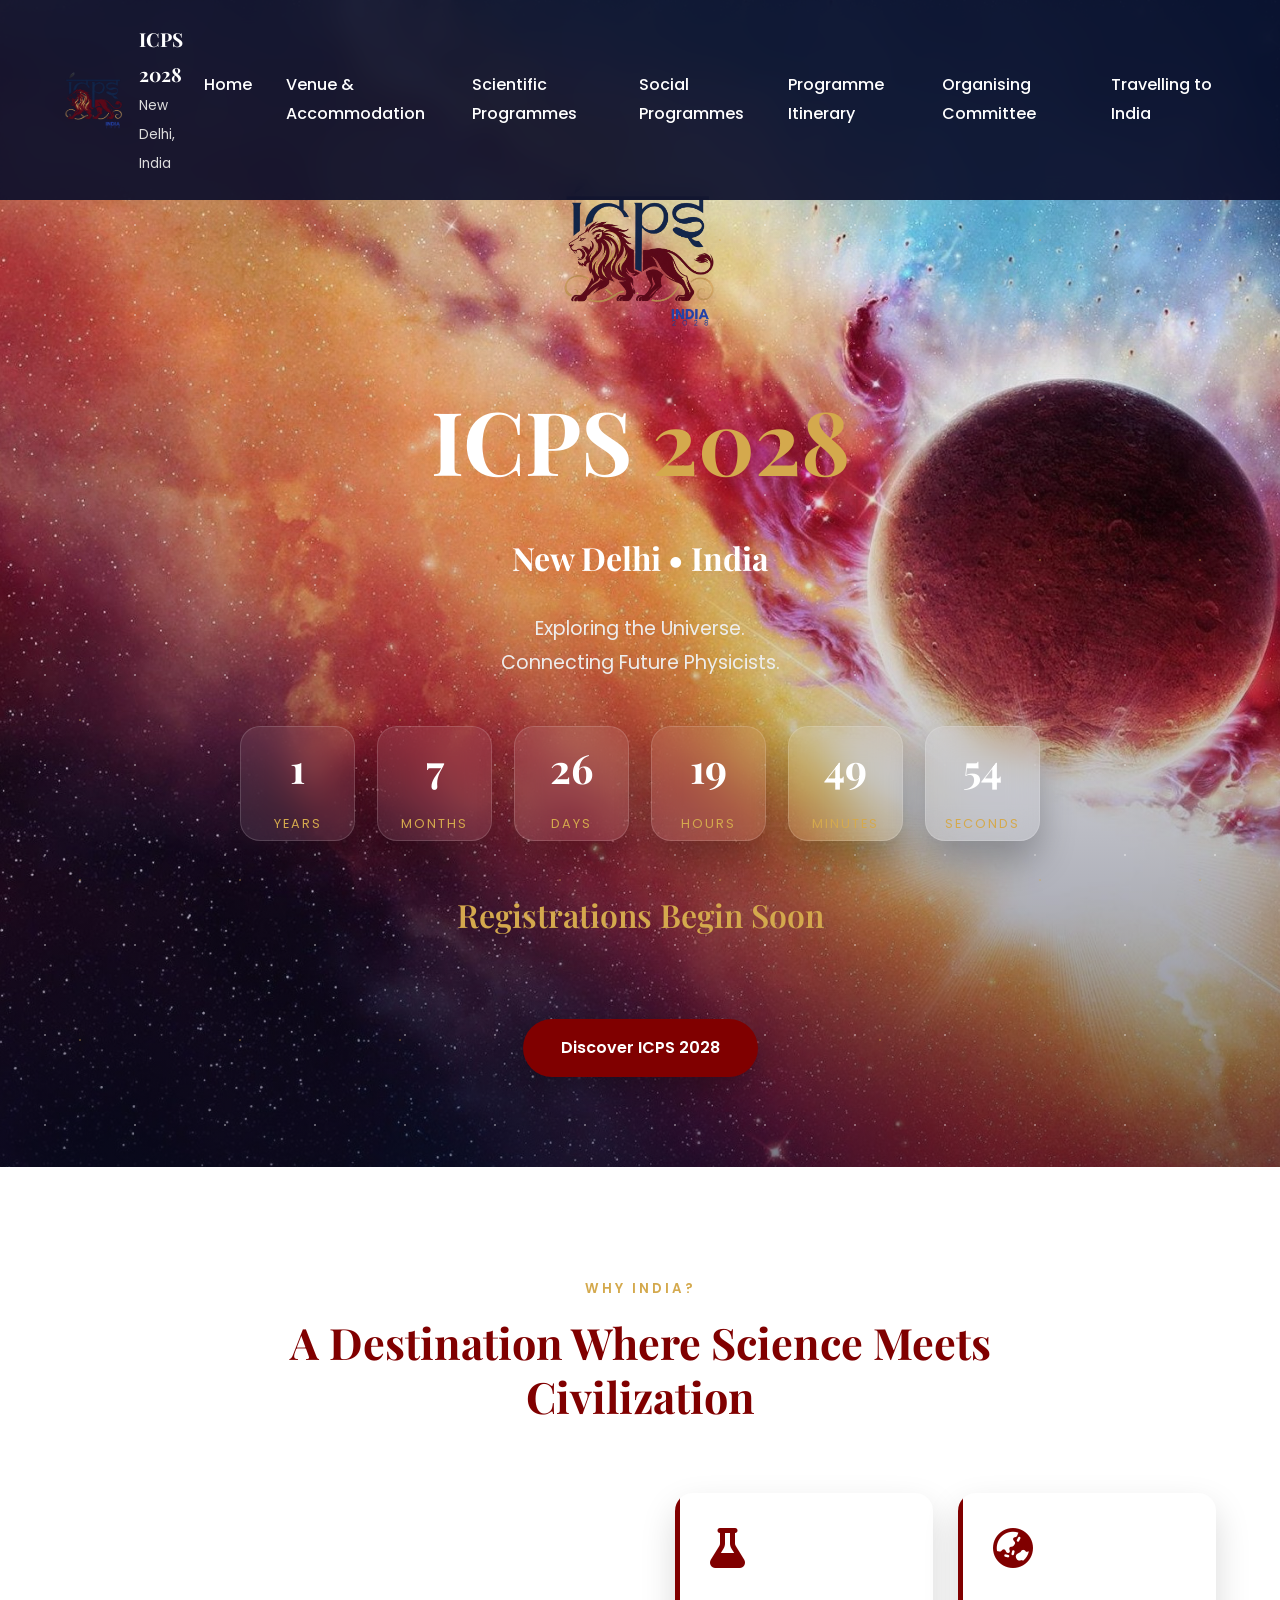
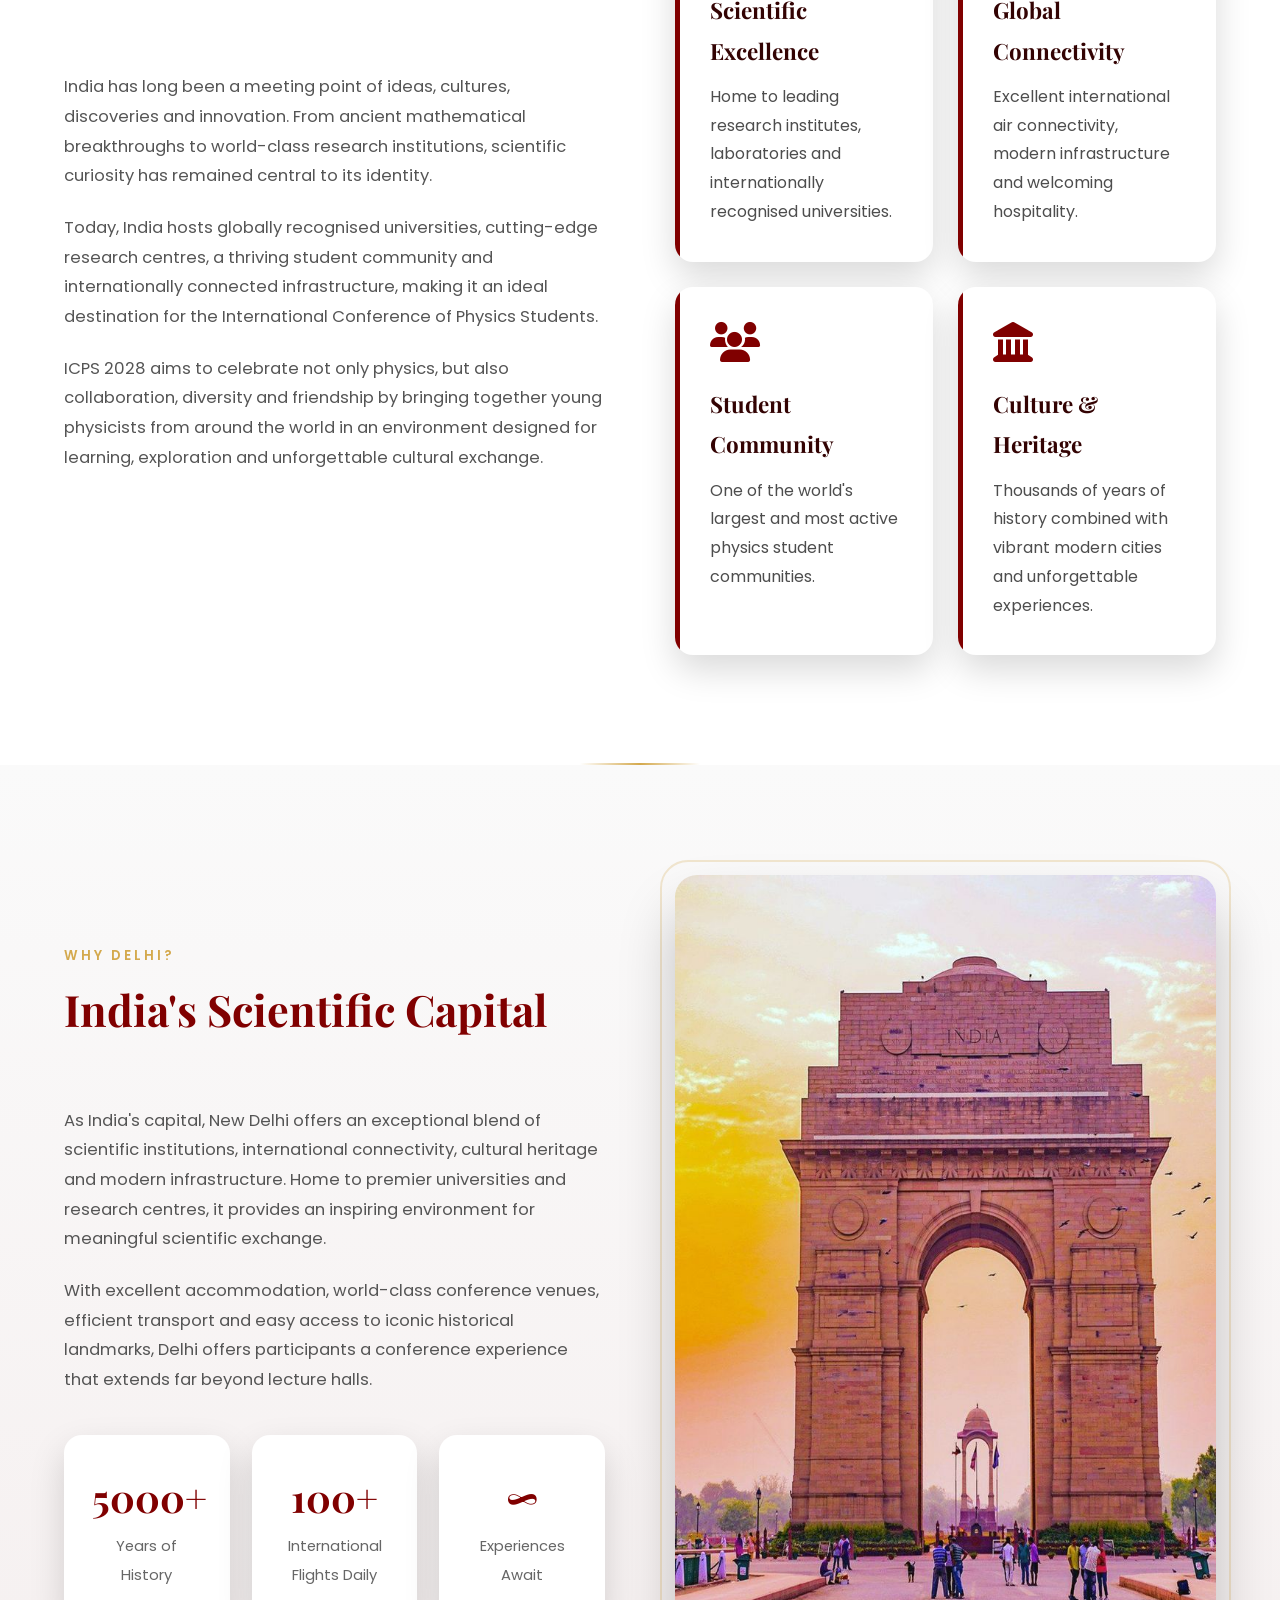
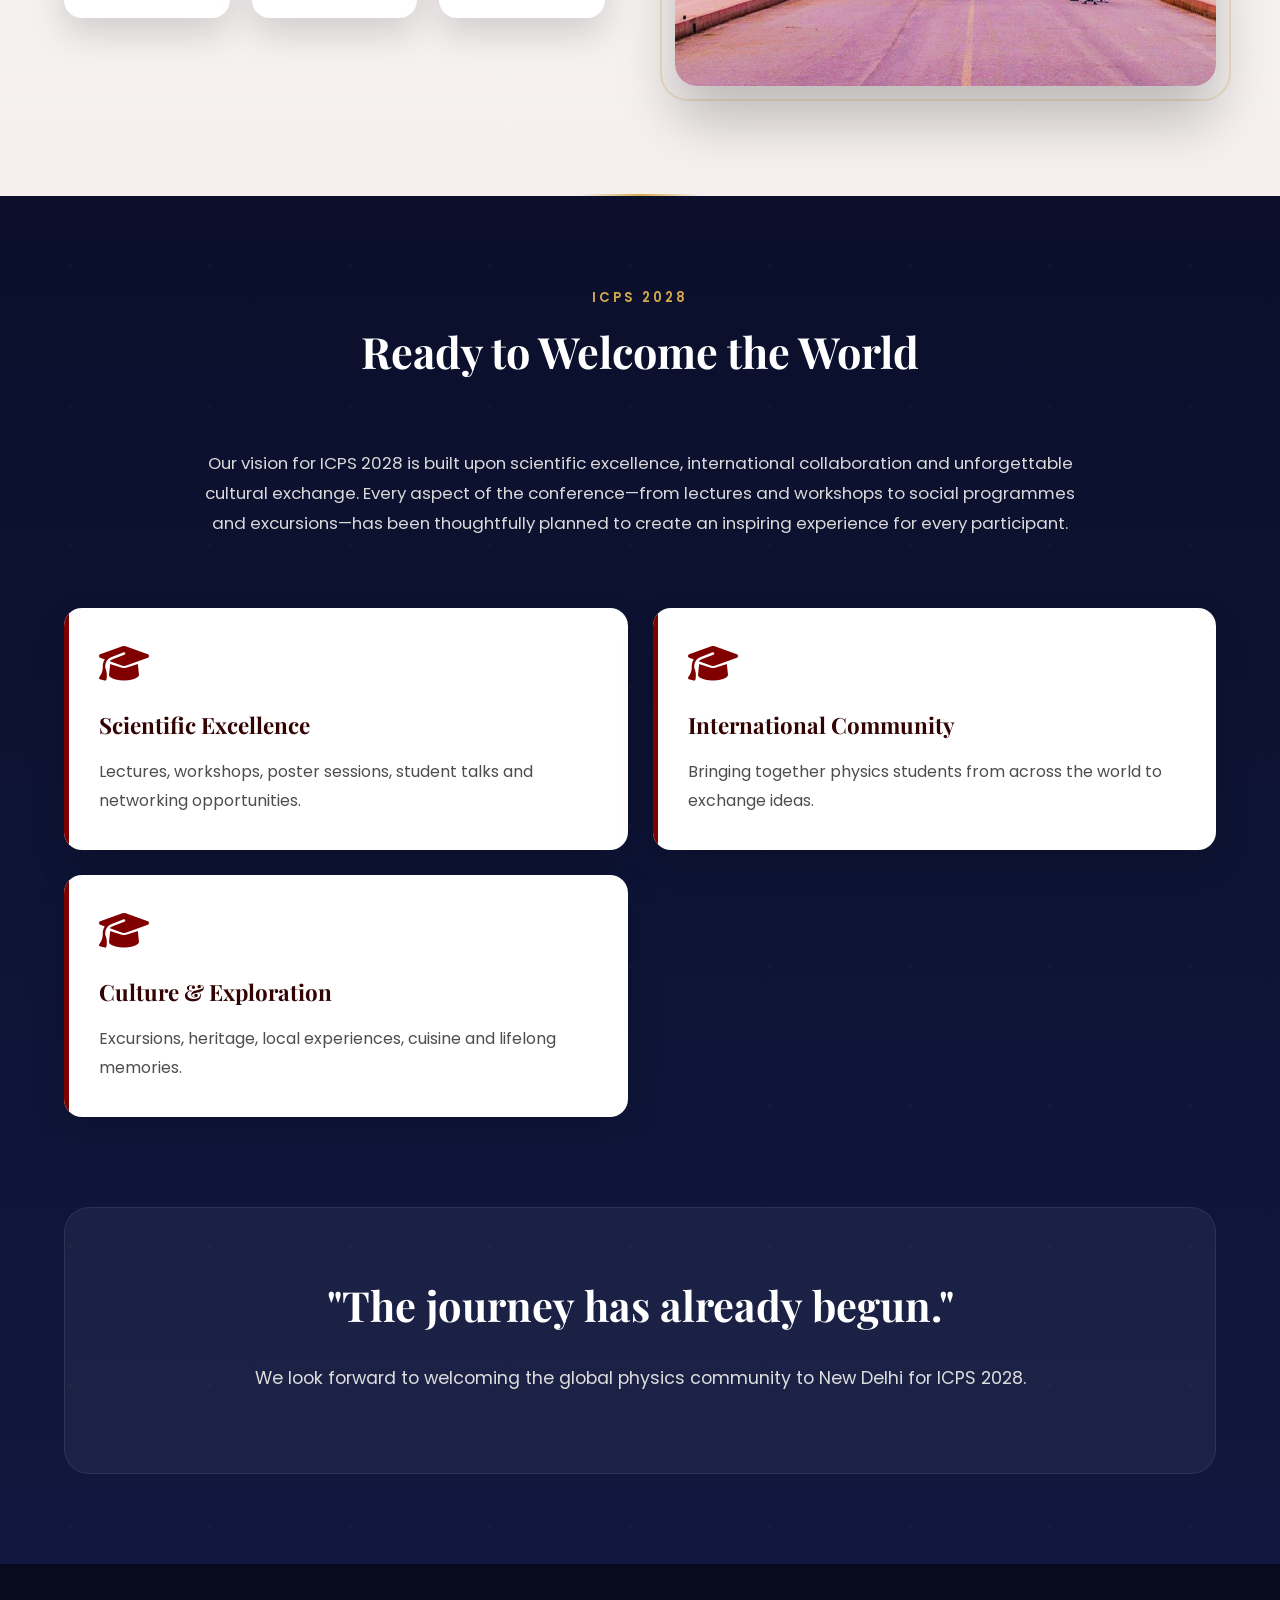
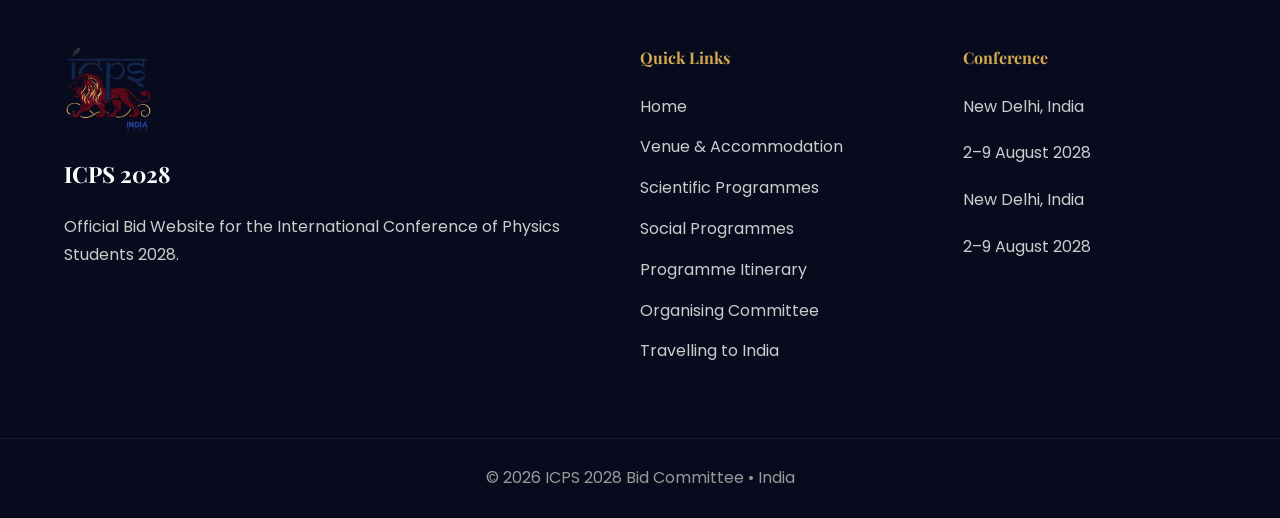
==== index.html @ 09d7562a "Added files via upload" ====
<!DOCTYPE html>
<html lang="en">

<head>
    <meta charset="UTF-8">
    <meta http-equiv="X-UA-Compatible" content="IE=edge">
    <meta name="viewport" content="width=device-width, initial-scale=1.0">

    <title>ICPS 2028 | New Delhi, India</title>

    <meta name="description"
        content="Official Bid Website for the International Conference of Physics Students (ICPS) 2028 hosted by India.">

    <link rel="icon" href="images/logo.png">

    <!-- Google Fonts -->
    <link rel="preconnect" href="https://fonts.googleapis.com">
    <link rel="preconnect" href="https://fonts.gstatic.com" crossorigin>

    <link href="https://fonts.googleapis.com/css2?family=Playfair+Display:wght@600;700&family=Poppins:wght@300;400;500;600;700&display=swap"
        rel="stylesheet">

    <!-- Font Awesome -->
    <link rel="stylesheet"
        href="https://cdnjs.cloudflare.com/ajax/libs/font-awesome/6.6.0/css/all.min.css">

    <!-- Main CSS -->
    <link rel="stylesheet" href="css/style.css">
</head>

<body>

    <!-- ========================= -->
    <!-- LOADER -->
    <!-- ========================= -->

    <div id="loader">

        <img src="images/logo.png" alt="ICPS 2028 Logo">

        <h2>ICPS 2028</h2>

        <span>Loading the Journey...</span>

    </div>

    <!-- ========================= -->
    <!-- HEADER -->
    <!-- ========================= -->

    <header id="header">

        <div class="container nav-container">

            <a href="index.html" class="logo">

                <img src="images/logo.png" alt="ICPS Logo">

                <div class="logo-text">
                    <h3>ICPS 2028</h3>
                    <span>New Delhi, India</span>
                </div>

            </a>

            <nav>

                <ul>

                    <li><a class="active" href="index.html">Home</a></li>

                    <li><a href="accommodation.html">Venue & Accommodation</a></li>

                    <li><a href="scientific.html">Scientific Programmes</a></li>

                    <li><a href="social.html">Social Programmes</a></li>

                    <li><a href="schedule.html">Programme Itinerary</a></li>

                    <li><a href="committee.html">Organising Committee</a></li>

                    <li><a href="flights.html">Travelling to India</a></li>

                </ul>

            </nav>

            <div class="mobile-menu">

                <i class="fa-solid fa-bars"></i>

            </div>

        </div>

    </header>

    <!-- ========================= -->
    <!-- HERO -->
    <!-- ========================= -->

    <section class="hero">

        <div class="stars"></div>

        <div class="overlay"></div>

        <img class="hero-bg" src="images/hero-bg.jpg" alt="Cosmos">

<div class="hero-content">

<div class="hero-title">

    <img src="images/logo.png"
         class="hero-logo"
         alt="ICPS 2028 Logo">

    <h1>
        ICPS <span>2028</span>
    </h1>

</div>

    <h2>
        New Delhi • India
    </h2>

    <p class="tagline">
        Exploring the Universe.<br>
        Connecting Future Physicists.
    </p>

<div class="countdown">

    <div class="time-box">
        <h3 id="years">0</h3>
        <span>YEARS</span>
    </div>

    <div class="time-box">
        <h3 id="months">0</h3>
        <span>MONTHS</span>
    </div>

    <div class="time-box">
        <h3 id="days">0</h3>
        <span>DAYS</span>
    </div>

    <div class="time-box">
        <h3 id="hours">0</h3>
        <span>HOURS</span>
    </div>

    <div class="time-box">
        <h3 id="minutes">0</h3>
        <span>MINUTES</span>
    </div>

    <div class="time-box">
        <h3 id="seconds">0</h3>
        <span>SECONDS</span>
    </div>

</div>

    <h3 class="registration">
        Registrations Begin Soon
    </h3>

    <a href="#about" class="scroll-down">
        Discover ICPS 2028
    </a>

</div>
    </section>

    <!-- ========================= -->
    <!-- WHY INDIA -->
    <!-- ========================= -->

    <section id="why-india" class="section">

        <div class="container">

            <div class="section-title">

                <h5>WHY INDIA?</h5>

                <h2>

                    A Destination Where Science Meets Civilization

                </h2>

            </div>

            <div class="two-column">

                <div class="text-content">

                    <p>

                        India has long been a meeting point of ideas, cultures,
                        discoveries and innovation. From ancient mathematical
                        breakthroughs to world-class research institutions,
                        scientific curiosity has remained central to its identity.

                    </p>

                    <p>

                        Today, India hosts globally recognised universities,
                        cutting-edge research centres, a thriving student
                        community and internationally connected infrastructure,
                        making it an ideal destination for the International
                        Conference of Physics Students.

                    </p>

                    <p>

                        ICPS 2028 aims to celebrate not only physics, but also
                        collaboration, diversity and friendship by bringing
                        together young physicists from around the world in an
                        environment designed for learning, exploration and
                        unforgettable cultural exchange.

                    </p>

                </div>

                <div class="feature-grid">

                    <div class="feature-card">

                        <i class="fa-solid fa-flask"></i>

                        <h3>Scientific Excellence</h3>

                        <p>

                            Home to leading research institutes,
                            laboratories and internationally recognised
                            universities.

                        </p>

                    </div>

                    <div class="feature-card">

                        <i class="fa-solid fa-earth-asia"></i>

                        <h3>Global Connectivity</h3>

                        <p>

                            Excellent international air connectivity,
                            modern infrastructure and welcoming
                            hospitality.

                        </p>

                    </div>

                    <div class="feature-card">

                        <i class="fa-solid fa-users"></i>

                        <h3>Student Community</h3>

                        <p>

                            One of the world's largest and most active
                            physics student communities.

                        </p>

                    </div>

                    <div class="feature-card">

                        <i class="fa-solid fa-landmark"></i>

                        <h3>Culture & Heritage</h3>

                        <p>

                            Thousands of years of history combined with
                            vibrant modern cities and unforgettable
                            experiences.

                        </p>

                    </div>

                </div>

            </div>

        </div>

    </section>
    <!-- ========================= -->
    <!-- WHY DELHI -->
    <!-- ========================= -->

    <section class="section alt-section">

        <div class="container">

            <div class="two-column reverse">

                <div class="image-content">

                    <img src="images/delhi.jpg" alt="New Delhi">

                </div>

                <div class="text-content">

                    <div class="section-title left">

                        <h5>WHY DELHI?</h5>

                        <h2>
                            India's Scientific Capital
                        </h2>

                    </div>

                    <p>

                        As India's capital, New Delhi offers an exceptional blend
                        of scientific institutions, international connectivity,
                        cultural heritage and modern infrastructure. Home to
                        premier universities and research centres, it provides an
                        inspiring environment for meaningful scientific exchange.

                    </p>

                    <p>

                        With excellent accommodation, world-class conference
                        venues, efficient transport and easy access to iconic
                        historical landmarks, Delhi offers participants a
                        conference experience that extends far beyond lecture
                        halls.

                    </p>

                    <div class="stats">

                        <div class="stat-box">

                            <h3>5000+</h3>

                            <span>Years of History</span>

                        </div>

                        <div class="stat-box">

                            <h3>100+</h3>

                            <span>International Flights Daily</span>

                        </div>

                        <div class="stat-box">

                            <h3>∞</h3>

                            <span>Experiences Await</span>

                        </div>

                    </div>

                </div>

            </div>

        </div>

    </section>


    <!-- ========================= -->
    <!-- READY SECTION -->
    <!-- ========================= -->

    <section class="readiness">

        <div class="container">

            <div class="section-title">

                <h5>ICPS 2028</h5>

                <h2>
                    Ready to Welcome the World
                </h2>

            </div>

            <p class="readiness-text">

                Our vision for ICPS 2028 is built upon scientific excellence,
                international collaboration and unforgettable cultural exchange.
                Every aspect of the conference—from lectures and workshops to
                social programmes and excursions—has been thoughtfully planned
                to create an inspiring experience for every participant.

            </p>

            <div class="feature-grid">

                <div class="feature-card">

                    <i class="fa-solid fa-graduation-cap"></i>

                    <h3>Scientific Excellence</h3>

                    <p>

                        Lectures, workshops, poster sessions,
                        student talks and networking opportunities.

                    </p>

                </div>

                <div class="feature-card">

                    <i class="fa-solid fa-graduation-cap"></i>

                    <h3>International Community</h3>

                    <p>

                        Bringing together physics students from
                        across the world to exchange ideas.

                    </p>

                </div>

                <div class="feature-card">

                    <i class="fa-solid fa-graduation-cap"></i>

                    <h3>Culture & Exploration</h3>

                    <p>

                        Excursions, heritage, local experiences,
                        cuisine and lifelong memories.

                    </p>

                </div>

            </div>

            <div class="quote-box">

                <h2>

                    "The journey has already begun."

                </h2>

                <p>

                    We look forward to welcoming the global physics community
                    to New Delhi for ICPS 2028.

                </p>

            </div>

        </div>

    </section>


    <!-- ========================= -->
    <!-- FOOTER -->
    <!-- ========================= -->

    <footer>

        <div class="container footer-grid">

            <div>

                <img src="images/logo.png"
                    class="footer-logo"
                    alt="ICPS Logo">

                <h3>ICPS 2028</h3>

                <p>

                    Official Bid Website for the
                    International Conference of Physics Students 2028.

                </p>

            </div>

            <div>

                <h4>Quick Links</h4>

                <ul>

<ul>

<li><a href="index.html">Home</a></li>

<li><a href="accommodation.html">Venue & Accommodation</a></li>

<li><a href="scientific.html">Scientific Programmes</a></li>

<li><a href="social.html">Social Programmes</a></li>

<li><a href="schedule.html">Programme Itinerary</a></li>

<li><a href="committee.html">Organising Committee</a></li>

<li><a href="flights.html">Travelling to India</a></li>

</ul>

                </ul>

            </div>

            <div>

                <h4>Conference</h4>

<p>

New Delhi, India

</p>

<p>

2–9 August 2028

</p>

                <p>

                    New Delhi, India

                </p>

                <p>

                    2–9 August 2028

                </p>

            </div>

        </div>

        <div class="copyright">

            © 2026 ICPS 2028 Bid Committee • India

        </div>

    </footer>


    <!-- ========================= -->
    <!-- JAVASCRIPT -->
    <!-- ========================= -->

    <script src="js/script.js"></script>

</body>

</html>
---- css/style.css ----
/* ===================================================
   ICPS 2028
   Main Stylesheet
   Part 1
=================================================== */


/*==============================
        GOOGLE VARIABLES
==============================*/

:root{

    --primary:#800000;
    --secondary:#330303;

    --white:#FFFFFF;

    --light:#E4D5D8;

    --navy:#0B0F2B;

    --gold:#D4A94D;

    --shadow:0 15px 35px rgba(0,0,0,.15);

    --radius:18px;

    --transition:.35s ease;

}


/*==============================
          RESET
==============================*/

*{

    margin:0;
    padding:0;
    box-sizing:border-box;

}

html{

    scroll-behavior:smooth;

}

body{

    font-family:'Poppins',sans-serif;

    color:var(--secondary);

    background:var(--white);

    overflow-x:hidden;

    line-height:1.8;

}

img{

    width:100%;

    display:block;

}

a{

    text-decoration:none;

}

ul{

    list-style:none;

}

section{

    padding:90px 0;

}

.container{

    width:90%;

    max-width:1250px;

    margin:auto;

}


/*==============================
        TYPOGRAPHY
==============================*/

h1,h2,h3,h4{

    font-family:'Playfair Display',serif;

    font-weight:700;

}

h1{

    font-size:5.5rem;

    color:white;

}

h1 span{

    color:var(--gold);

}

h2{

    font-size:2.7rem;

    color:var(--primary);

}

h3{

    font-size:1.4rem;

}

p{

    color:#4d4d4d;

    margin:18px 0;

}


/*==============================
        LOADER
==============================*/

#loader{

    position:fixed;

    inset:0;

    background:var(--navy);

    display:flex;

    flex-direction:column;

    justify-content:center;

    align-items:center;

    z-index:9999;

}

#loader img{

    width:120px;

    margin-bottom:20px;

}

#loader h2{

    color:white;

    letter-spacing:3px;

}

#loader span{

    color:var(--gold);

    margin-top:10px;

}


/*==============================
        HEADER
==============================*/

#header{

    position:fixed;

    top:0;

    left:0;

    width:100%;

    z-index:9999;

    background:rgba(11,15,43,.92);

    backdrop-filter:blur(10px);

    transition:.4s;

}

.nav-container{

    display:flex;

    justify-content:space-between;

    align-items:center;

    padding:22px 0;

}

.scrolled{

    box-shadow:0 10px 25px rgba(0,0,0,.25);

}

.logo{

    display:flex;

    align-items:center;

    gap:15px;

}

.logo img{

width:60px;

height:auto;

}

.logo h3{

    color:white;

    font-size:1.2rem;

}

.logo span{

    color:#ddd;

    font-size:.85rem;

}

nav ul{

    display:flex;

    gap:34px;

}

nav a{

    color:white;

    font-weight:500;

    transition:var(--transition);

    position:relative;

}

nav a::after{

    content:"";

    position:absolute;

    left:0;

    bottom:-6px;

    width:0;

    height:2px;

    background:var(--gold);

    transition:.35s;

}

nav a:hover::after{

    width:100%;

}

nav a:hover{

    color:var(--gold);

}

.active{

    color:var(--gold);

}

.mobile-menu{

    display:none;

    color:white;

    font-size:1.6rem;

    cursor:pointer;

}


/*==============================
            HERO
==============================*/

.hero{

    position:relative;

    min-height:100vh;

    display:flex;

    justify-content:center;

    align-items:center;

    overflow:hidden;

}

.hero-bg{

    position:absolute;

    inset:0;

    width:100%;

    height:100%;

    object-fit:cover;

    z-index:-3;

}

.overlay{

    position:absolute;

    inset:0;

    background:linear-gradient(
        to bottom,
        rgba(11,15,43,0) 0%,
        rgba(11,15,43,0.05) 25%,
        rgba(11,15,43,0.15) 55%,
        rgba(11,15,43,0.35) 80%,
        rgba(11,15,43,0.55) 100%
    );

    z-index:-2;

}

.hero-content{

    text-align:center;

    margin-top:80px;

}

.welcome{

    letter-spacing:6px;

    color:white;

    text-transform:uppercase;

    font-size:.85rem;

}


.hero h2{

    color:white;

    margin-top:10px;

    font-size:2rem;

}

.tagline{

    color:#ededed;

    font-size:1.2rem;

    margin:25px auto;

    max-width:700px;

}

.registration{

    margin-bottom:45px;

}


/*==============================
      DISCOVER BUTTON
==============================*/

.discover-btn{

    display:inline-flex;

    align-items:center;

    gap:12px;

    margin-top:40px;

    background:var(--primary);

    color:white;

    padding:16px 34px;

    border-radius:40px;

    transition:.35s;

    box-shadow:0 12px 30px rgba(0,0,0,.25);

}

.discover-btn:hover{

    background:var(--gold);

    color:var(--secondary);

    transform:translateY(-4px);

}


/*==============================
      STAR BACKGROUND
==============================*/

.stars{

    position:absolute;

    inset:0;

    background-image:
        radial-gradient(white 1px,transparent 1px),
        radial-gradient(var(--gold) 1px,transparent 1px);

    background-size:90px 90px,160px 160px;

    opacity:.35;

    animation:starsMove 80s linear infinite;

    z-index:-1;

}

@keyframes starsMove{

    from{

        transform:translateY(0);

    }

    to{

        transform:translateY(-700px);

    }

}


/*==============================
     SCROLL INDICATOR
==============================*/

.scroll-indicator{

    position:absolute;

    bottom:30px;

    left:50%;

    transform:translateX(-50%);

}

.scroll-indicator span{

    display:block;

    width:28px;

    height:48px;

    border:2px solid white;

    border-radius:30px;

    position:relative;

}

.scroll-indicator span::before{

    content:"";

    position:absolute;

    width:7px;

    height:7px;

    background:white;

    border-radius:50%;

    left:50%;

    transform:translateX(-50%);

    animation:scroll 1.6s infinite;

}

@keyframes scroll{

    0%{

        top:8px;
        opacity:1;

    }

    100%{

        top:28px;
        opacity:0;

    }

}
/*==================================================
                PART 2
        CONTENT SECTIONS
==================================================*/


/*==============================
        COUNTDOWN
==============================*/

.countdown{

    display:flex;

    justify-content:center;

    gap:22px;

    margin-top:45px;

    flex-wrap:wrap;

}

.time-box{

    width:115px;

    height:115px;

    border-radius:20px;

    background:rgba(255,255,255,.08);

    backdrop-filter:blur(15px);

    border:1px solid rgba(255,255,255,.15);

    display:flex;

    flex-direction:column;

    justify-content:center;

    align-items:center;

    transition:.35s;

    box-shadow:0 20px 35px rgba(0,0,0,.25);

}

.time-box:hover{

    transform:translateY(-8px);

    border-color:var(--gold);

    box-shadow:0 0 25px rgba(212,169,77,.35);

}

.time-box h3{

    font-size:2.5rem;

    color:white;

    margin-bottom:8px;

}

.time-box span{

    color:var(--gold);

    text-transform:uppercase;

    font-size:.8rem;

    letter-spacing:2px;

}



/*==============================
        SECTION TITLE
==============================*/

.section-title{

    text-align:center;

    margin-bottom:70px;

}

.section-title.left{

    text-align:left;

}

.section-title h5{

    color:var(--gold);

    letter-spacing:3px;

    margin-bottom:14px;

    font-weight:600;

}

.section-title h2{

    max-width:750px;

    margin:auto;

    line-height:1.25;

}

.section-title.left h2{

    margin:0;

}



/*==============================
        LAYOUT
==============================*/

.two-column{

    display:grid;

    grid-template-columns:1fr 1fr;

    gap:70px;

    align-items:center;

}

.two-column.reverse{

    direction:rtl;

}

.two-column.reverse>*{

    direction:ltr;

}



/*==============================
        TEXT
==============================*/

.text-content p{

    font-size:1.03rem;

    color:#555;

    margin-bottom:22px;

}



/*==============================
      FEATURE GRID
==============================*/

.feature-grid{

    display:grid;

    grid-template-columns:repeat(2,1fr);

    gap:25px;

}



/*==============================
      FEATURE CARD
==============================*/

.feature-card{

    background:white;

    padding:35px;

    border-radius:18px;

    box-shadow:var(--shadow);

    transition:.4s;

    position:relative;

    overflow:hidden;

}

.feature-card::before{

    content:"";

    position:absolute;

    top:0;

    left:0;

    width:5px;

    height:100%;

    background:var(--primary);

    transition:.35s;

}

.feature-card:hover{

    transform:translateY(-10px);

    box-shadow:0 30px 45px rgba(0,0,0,.18);

}

.feature-card:hover::before{

    width:100%;

    opacity:.05;

}

.feature-card i{

    font-size:2.5rem;

    color:var(--primary);

    margin-bottom:22px;

}

.feature-card h3{

    margin-bottom:12px;

    color:var(--secondary);

}

.feature-card p{

    margin:0;

}



/*==============================
      IMAGE BLOCK
==============================*/

.image-content{

    position:relative;

}

.image-content img{

    border-radius:22px;

    box-shadow:0 35px 55px rgba(0,0,0,.22);

    transition:.45s;

}

.image-content:hover img{

    transform:scale(1.03);

}



/*==============================
      ALT SECTION
==============================*/

.alt-section{

    background:linear-gradient(

        to bottom,

        #fafafa,

        #f5efef

    );

}



/*==============================
        STATS
==============================*/

.stats{

    display:flex;

    gap:22px;

    margin-top:40px;

    flex-wrap:wrap;

}

.stat-box{

    flex:1;

    min-width:150px;

    background:white;

    padding:28px;

    border-radius:18px;

    text-align:center;

    box-shadow:var(--shadow);

    transition:.35s;

}

.stat-box:hover{

    transform:translateY(-8px);

}

.stat-box h3{

    font-size:2.4rem;

    color:var(--primary);

}

.stat-box span{

    color:#666;

    font-size:.92rem;

}



/*==============================
      DECORATIVE LINE
==============================*/

.section{

    position:relative;

}

.section::after{

    content:"";

    position:absolute;

    bottom:0;

    left:50%;

    transform:translateX(-50%);

    width:120px;

    height:2px;

    background:linear-gradient(

        to right,

        transparent,

        var(--gold),

        transparent

    );

}



/*==============================
        SUBTLE GLOW
==============================*/

.feature-card:hover i{

    color:var(--gold);

}

.image-content::before{

    content:"";

    position:absolute;

    inset:-15px;

    border:2px solid rgba(212,169,77,.25);

    border-radius:28px;

    z-index:-1;

}



/*==============================
      SECTION SPACING
==============================*/

.section{

    padding-top:110px;

    padding-bottom:110px;

}
/*==================================================
                PART 3
        FOOTER • RESPONSIVE • ANIMATIONS
==================================================*/


/*==============================
        READY SECTION
==============================*/

.readiness{

    background:linear-gradient(
        180deg,
        var(--navy),
        #10183f
    );

    color:white;

    position:relative;

    overflow:hidden;

}

.readiness::before{

    content:"";

    position:absolute;

    inset:0;

    background-image:
        radial-gradient(var(--gold) 1px, transparent 1px);

    background-size:140px 140px;

    opacity:.08;

}

.readiness .container{

    position:relative;

    z-index:2;

}

.readiness .section-title h2{

    color:white;

}

.readiness .section-title h5{

    color:var(--gold);

}

.readiness-text{

    max-width:900px;

    margin:auto;

    text-align:center;

    color:#d9d9d9;

    font-size:1.05rem;

    margin-bottom:70px;

}



/*==============================
        READY GRID
==============================*/

.ready-grid{

    display:grid;

    grid-template-columns:repeat(3,1fr);

    gap:30px;

}

.ready-card{

    background:rgba(255,255,255,.08);

    border:1px solid rgba(255,255,255,.10);

    border-radius:20px;

    padding:40px;

    text-align:center;

    transition:all .35s ease;

    position:relative;

    overflow:hidden;

}

.ready-card:hover{

    background:rgba(255,255,255,.12);

    border-color:var(--gold);

    transform:translateY(-10px);

}

.ready-card::before{

    content:"";

    position:absolute;

    inset:0;

    background:rgba(255,255,255,.05);

    pointer-events:none;

}

.ready-card h3,
.ready-card p{

    color:white;

}

.ready-card:hover h3,
.ready-card:hover p{

    color:white;

}



.ready-card i{

    font-size:3rem;

    color:var(--gold);

    margin-bottom:25px;

}

.ready-card h3{

    color:white;

    margin-bottom:15px;

}

.ready-card p{

    color:#d9d9d9;

}



/*==============================
        QUOTE BOX
==============================*/

.quote-box{

    margin-top:90px;

    padding:60px;

    border-radius:25px;

    text-align:center;

    background:rgba(255,255,255,.05);

    border:1px solid rgba(255,255,255,.08);

}

.quote-box h2{

    color:white;

    font-size:2.6rem;

    margin-bottom:20px;

}

.quote-box p{

    color:#ddd;

    font-size:1.1rem;

}



/*==============================
            FOOTER
==============================*/

footer{

    background:#080b1d;

    color:white;

    padding-top:80px;

}

.footer-grid{

    display:grid;

    grid-template-columns:2fr 1fr 1fr;

    gap:70px;

    padding-bottom:60px;

}

.footer-logo{

    width:90px;

    margin-bottom:20px;

}

footer h3{

    color:white;

    margin-bottom:15px;

}

footer h4{

    margin-bottom:20px;

    color:var(--gold);

}

footer p{

    color:#cccccc;

}

footer ul li{

    margin-bottom:12px;

}

footer a{

    color:#cccccc;

    transition:.3s;

}

footer a:hover{

    color:var(--gold);

    padding-left:6px;

}

.copyright{

    border-top:1px solid rgba(255,255,255,.08);

    text-align:center;

    padding:25px;

    color:#999;

}



/*==============================
        FADE ANIMATION
==============================*/

.reveal{

    opacity:0;

    transform:translateY(50px);

    transition:all .8s ease;

}

.reveal.active{

    opacity:1;

    transform:translateY(0);

}



/*==============================
        BUTTON GLOW
==============================*/

.discover-btn{

    position:relative;

    overflow:hidden;

}

.discover-btn::before{

    content:"";

    position:absolute;

    width:0;

    height:100%;

    left:0;

    top:0;

    background:rgba(255,255,255,.18);

    transition:.5s;

}

.discover-btn:hover::before{

    width:100%;

}



/*==============================
        LOADER FADE
==============================*/

.loader-hidden{

    opacity:0;

    visibility:hidden;

    transition:.6s;

}



/*==============================
        RESPONSIVE
==============================*/

@media(max-width:1100px){

    .two-column{

        grid-template-columns:1fr;

        gap:50px;

    }

    .feature-grid{

        grid-template-columns:1fr 1fr;

    }

    .ready-grid{

        grid-template-columns:1fr;

    }

    .footer-grid{

        grid-template-columns:1fr;

        text-align:center;

    }

}



@media(max-width:900px){

    nav{

        position:fixed;

        top:0;

        right:-100%;

        width:300px;

        height:100vh;

        background:var(--navy);

        transition:.4s;

        padding-top:120px;

    }

    nav.active{

        right:0;

    }

    nav ul{

        flex-direction:column;

        gap:28px;

        padding-left:40px;

    }

    .mobile-menu{

        display:block;

    }

    h1{

        font-size:4rem;

    }

    .countdown{

        gap:15px;

    }

    .time-box{

        width:110px;

        height:110px;

    }

}



@media(max-width:768px){

    section{

        padding:80px 0;

    }

    h1{

        font-size:3rem;

    }

    h2{

        font-size:2rem;

    }

    .hero h2{

        font-size:1.5rem;

    }

    .feature-grid{

        grid-template-columns:1fr;

    }

    .stats{

        flex-direction:column;

    }

    .quote-box{

        padding:40px 25px;

    }

}



@media(max-width:520px){

    .container{

        width:92%;

    }

    .countdown{

        grid-template-columns:repeat(2,1fr);

    }

    .time-box{

        width:95px;

        height:95px;

    }

    .time-box h3{

        font-size:2rem;

    }

    .discover-btn{

        padding:14px 24px;

        font-size:.9rem;

    }

}



/*==============================
        SELECTION
==============================*/

::selection{

    background:var(--primary);

    color:white;

}



/*==============================
        SCROLLBAR
==============================*/

::-webkit-scrollbar{

    width:10px;

}

::-webkit-scrollbar-track{

    background:#f0f0f0;

}

::-webkit-scrollbar-thumb{

    background:var(--primary);

    border-radius:20px;

}

::-webkit-scrollbar-thumb:hover{

    background:#5f0000;

}

.hero-logo{

    width:160px;

    height:auto;

    display:block;

    margin:0 auto 30px;

}

.registration{

    margin-top:45px;
    margin-bottom:35px;

    font-size:2rem;
    font-weight:600;

    color:var(--gold);

}

.scroll-down{

    display:inline-block;

    margin-top:40px;

    padding:15px 38px;

    background:#800000;

    color:#fff;

    text-decoration:none;

    border-radius:40px;

    font-weight:600;

    transition:.3s;

    box-shadow:0 10px 30px rgba(0,0,0,.25);

}
.scroll-down:hover{

    background:#a10000;

    transform:translateY(-3px);

}
.sub-hero{

    position:relative;

    min-height:55vh;

    padding-top:170px;

    display:flex;

    align-items:center;

}
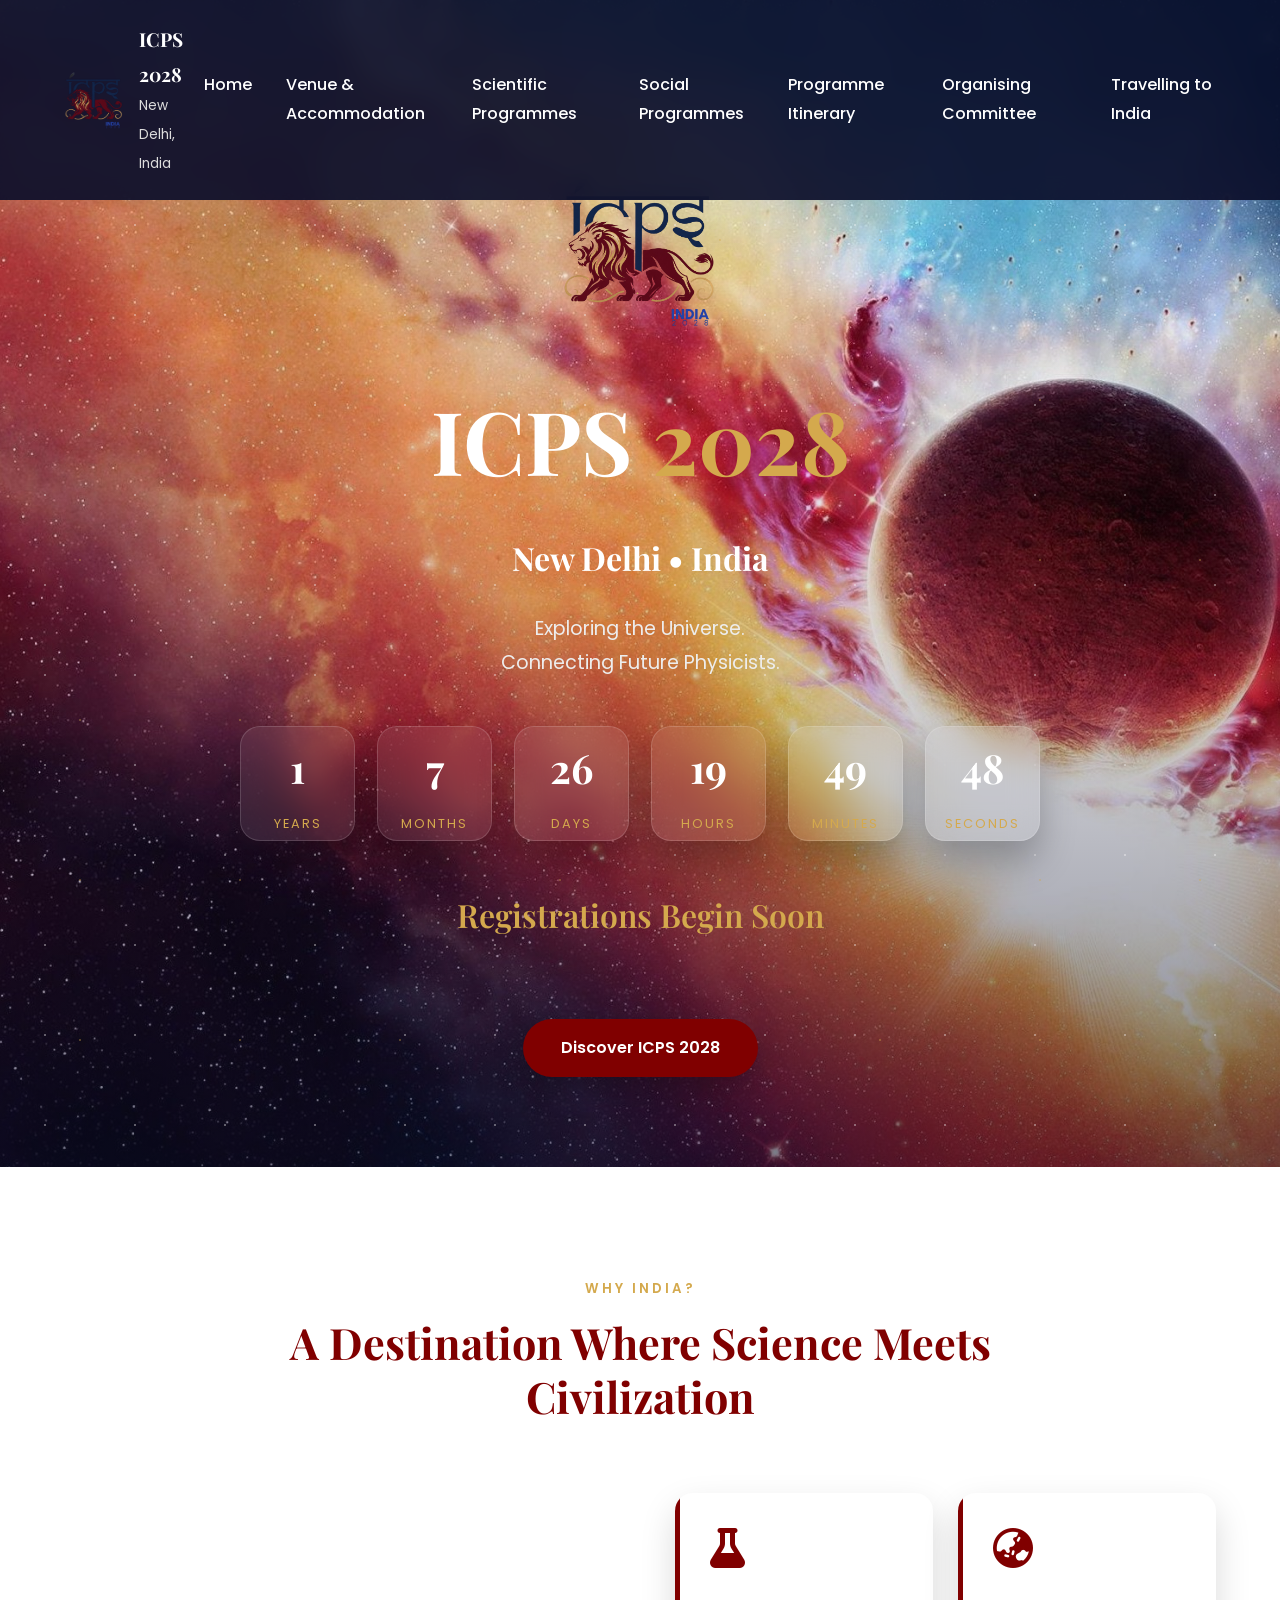
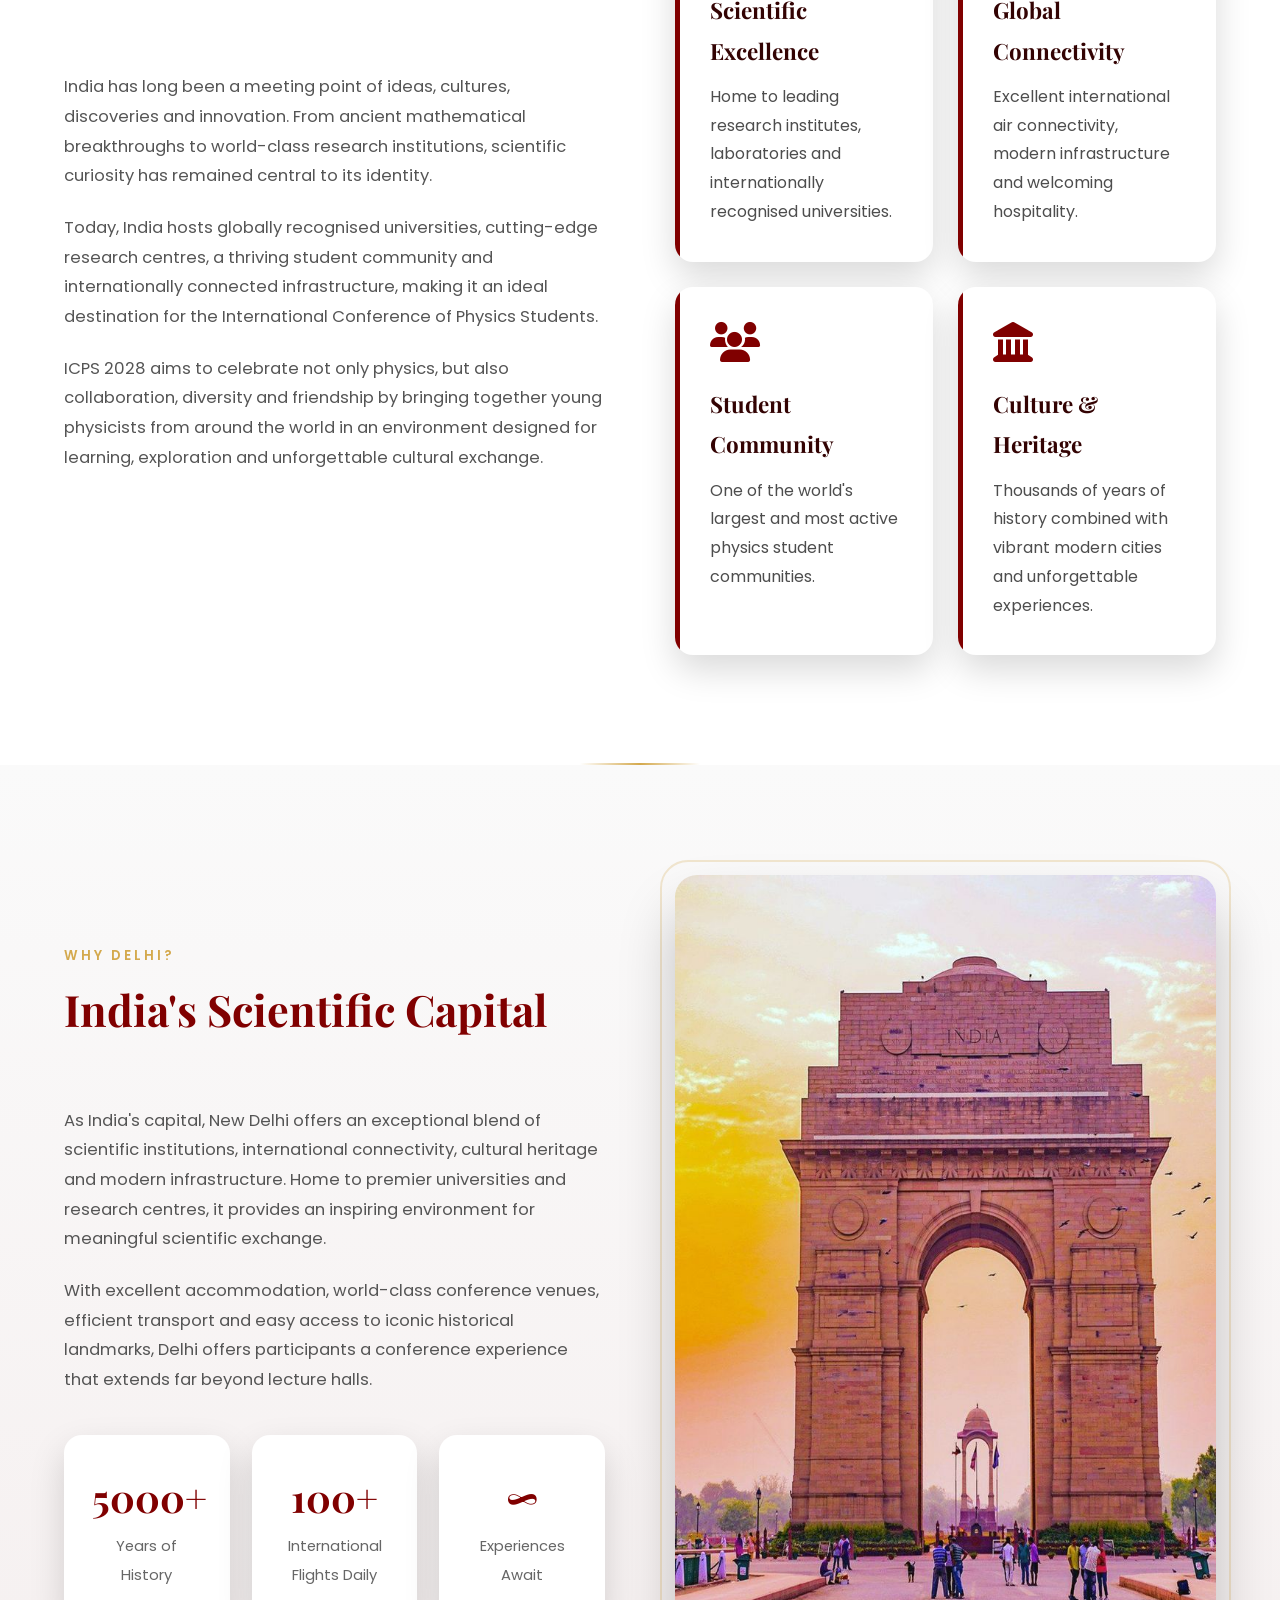
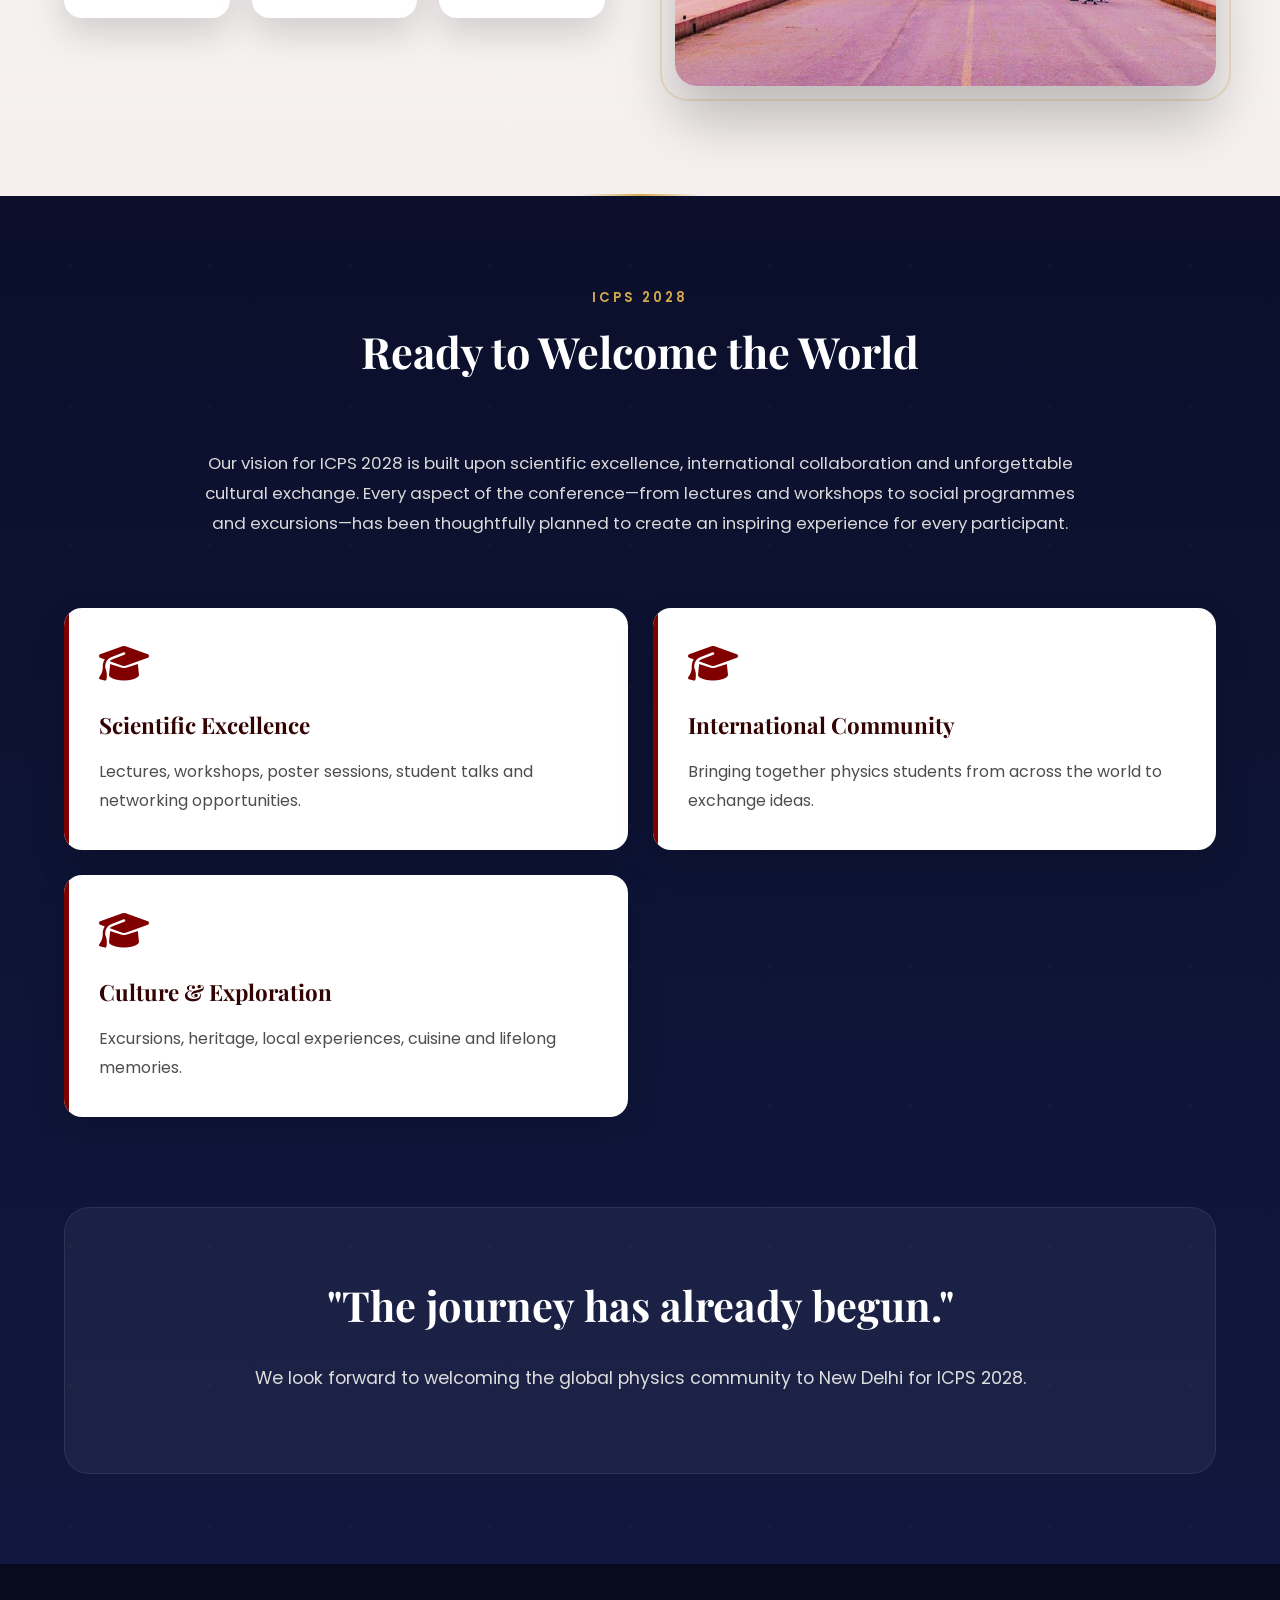
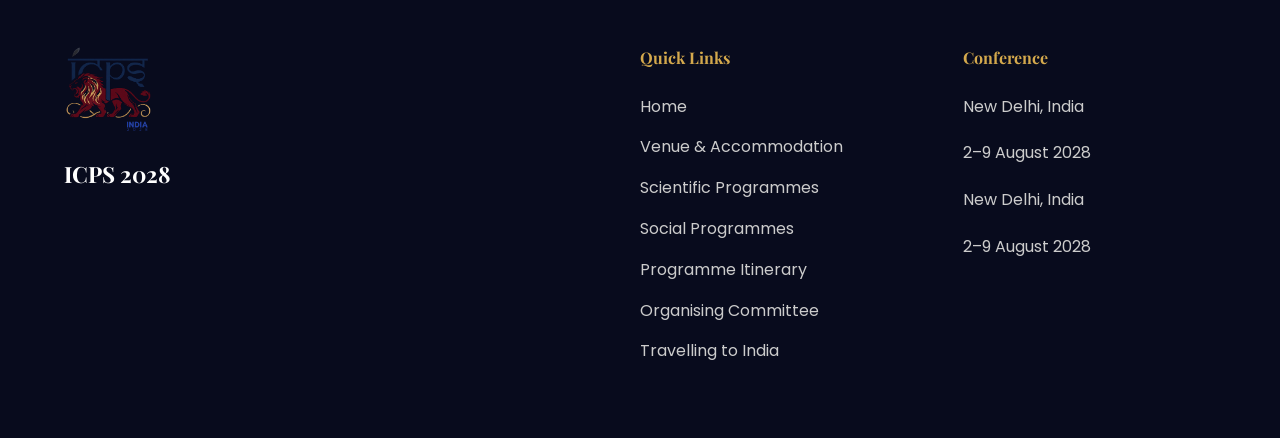
==== commit 16d185f8: "Update index.html Includes security updates and bug fixtures... (Jk ofc)" ====
--- a/index.html
+++ b/index.html
@@ -502,81 +502,68 @@
 
                 <h3>ICPS 2028</h3>
 
+            </div>
+
+            <div>
+
+                <h4>Quick Links</h4>
+
+                <ul>
+
+<ul>
+
+<li><a href="index.html">Home</a></li>
+
+<li><a href="accommodation.html">Venue & Accommodation</a></li>
+
+<li><a href="scientific.html">Scientific Programmes</a></li>
+
+<li><a href="social.html">Social Programmes</a></li>
+
+<li><a href="schedule.html">Programme Itinerary</a></li>
+
+<li><a href="committee.html">Organising Committee</a></li>
+
+<li><a href="flights.html">Travelling to India</a></li>
+
+</ul>
+
+                </ul>
+
+            </div>
+
+            <div>
+
+                <h4>Conference</h4>
+
+<p>
+
+New Delhi, India
+
+</p>
+
+<p>
+
+2–9 August 2028
+
+</p>
+
                 <p>
 
-                    Official Bid Website for the
-                    International Conference of Physics Students 2028.
+                    New Delhi, India
 
                 </p>
 
-            </div>
-
-            <div>
-
-                <h4>Quick Links</h4>
-
-                <ul>
-
-<ul>
-
-<li><a href="index.html">Home</a></li>
-
-<li><a href="accommodation.html">Venue & Accommodation</a></li>
-
-<li><a href="scientific.html">Scientific Programmes</a></li>
-
-<li><a href="social.html">Social Programmes</a></li>
-
-<li><a href="schedule.html">Programme Itinerary</a></li>
-
-<li><a href="committee.html">Organising Committee</a></li>
-
-<li><a href="flights.html">Travelling to India</a></li>
-
-</ul>
-
-                </ul>
-
-            </div>
-
-            <div>
-
-                <h4>Conference</h4>
-
-<p>
-
-New Delhi, India
-
-</p>
-
-<p>
-
-2–9 August 2028
-
-</p>
-
                 <p>
 
-                    New Delhi, India
+                    2–9 August 2028
 
                 </p>
 
-                <p>
-
-                    2–9 August 2028
-
-                </p>
-
             </div>
 
         </div>
 
-        <div class="copyright">
-
-            © 2026 ICPS 2028 Bid Committee • India
-
-        </div>
-
     </footer>
 
 
@@ -588,4 +575,4 @@
 
 </body>
 
-</html>+</html>
